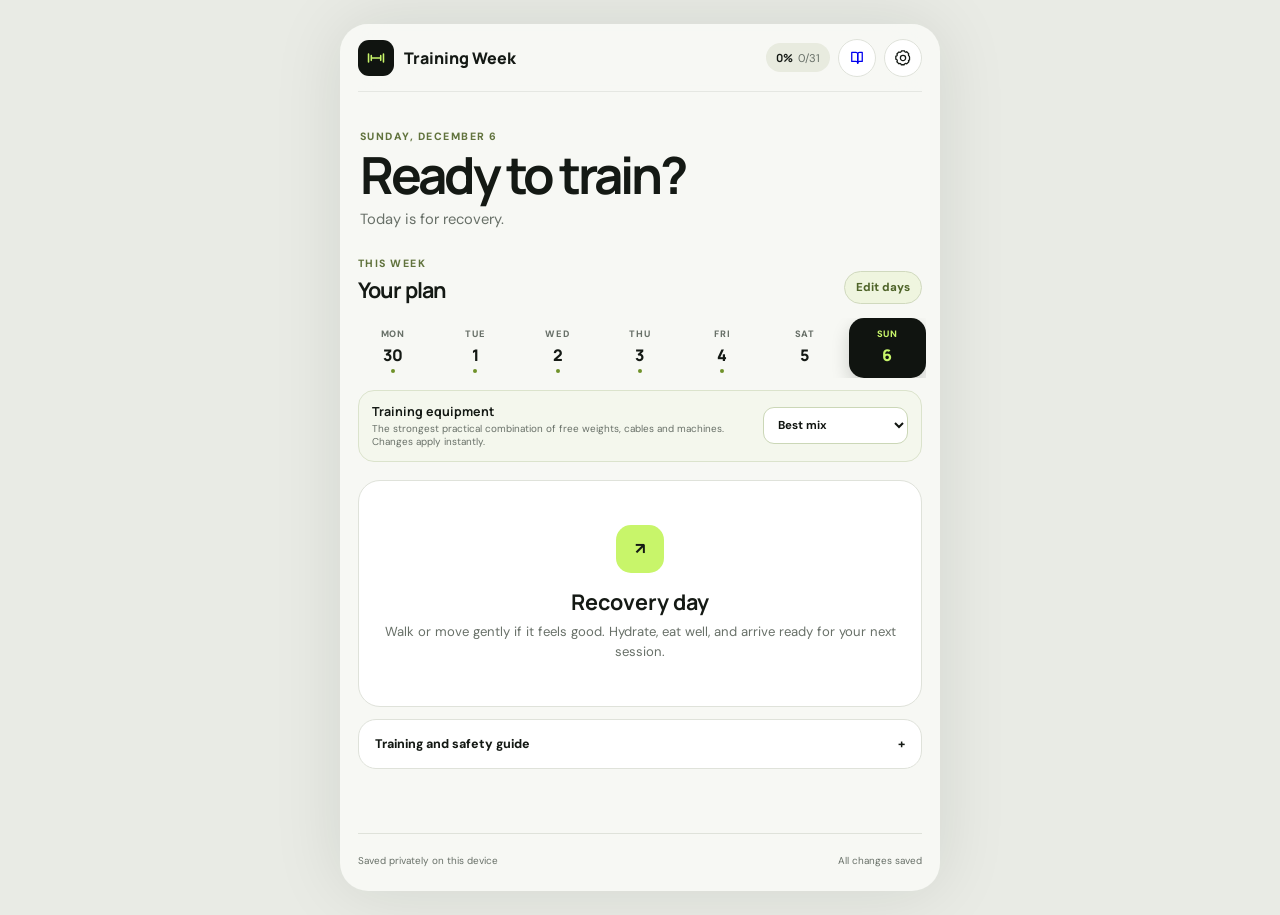
==== index.html @ e0c749c1 "Add animated face pull guide" ====
<!doctype html>
<html lang="en">
  <head>
    <meta charset="UTF-8" />
    <meta name="viewport" content="width=device-width, initial-scale=1.0, viewport-fit=cover" />
    <meta name="theme-color" content="#101410" />
    <meta name="description" content="A mobile-first personal strength training schedule." />
    <title>My Training Week</title>
    <link rel="manifest" href="./manifest.webmanifest" />
    <link rel="icon" href="./icon.svg" type="image/svg+xml" />
    <link rel="preconnect" href="https://fonts.googleapis.com" />
    <link rel="preconnect" href="https://fonts.gstatic.com" crossorigin />
    <link href="https://fonts.googleapis.com/css2?family=DM+Sans:wght@400;500;600;700&amp;family=Manrope:wght@600;700;800&amp;display=swap" rel="stylesheet" />
    <link rel="stylesheet" href="./styles.css?v=16" />
  </head>
  <body>
    <div class="app-shell">
      <header class="app-header">
        <a class="brand" href="./" aria-label="My Training Week home">
          <span class="brand-mark" aria-hidden="true">
            <svg viewBox="0 0 28 28"><path d="M8 11v6M20 11v6M4.5 9v10M23.5 9v10M8 14h12" /></svg>
          </span>
          <span>Training Week</span>
        </a>
        <div class="header-actions">
          <div class="mini-progress" aria-label="Weekly completion">
            <strong id="progressPercent">0%</strong>
            <span id="progressLabel">0/0</span>
          </div>
          <a class="icon-button library-shortcut" href="./library.html" aria-label="Open exercise library">
            <svg viewBox="0 0 24 24" aria-hidden="true"><path d="M5 4.5h5.5A2.5 2.5 0 0 1 13 7v12a2.5 2.5 0 0 0-2.5-2.5H5V4.5Z" /><path d="M19 4.5h-3.5A2.5 2.5 0 0 0 13 7v12a2.5 2.5 0 0 1 2.5-2.5H19V4.5Z" /></svg>
          </a>
          <button class="icon-button" id="openSettings" type="button" aria-label="Open settings">
            <svg viewBox="0 0 24 24" aria-hidden="true"><path d="M12 15.5a3.5 3.5 0 1 0 0-7 3.5 3.5 0 0 0 0 7Z" /><path d="M19.4 15a1.7 1.7 0 0 0 .34 1.88l.06.06-2.83 2.83-.06-.06A1.7 1.7 0 0 0 15 19.4a1.7 1.7 0 0 0-1 .6 1.7 1.7 0 0 0-.4 1.1V21h-4v-.1A1.7 1.7 0 0 0 8.6 19.4a1.7 1.7 0 0 0-1.88.34l-.06.06-2.83-2.83.06-.06A1.7 1.7 0 0 0 4.2 15a1.7 1.7 0 0 0-.6-1 1.7 1.7 0 0 0-1.1-.4h-.1v-4h.1A1.7 1.7 0 0 0 4.2 8.6a1.7 1.7 0 0 0-.34-1.88l-.06-.06 2.83-2.83.06.06A1.7 1.7 0 0 0 8.6 4.2a1.7 1.7 0 0 0 1-.6 1.7 1.7 0 0 0 .4-1.1v-.1h4v.1a1.7 1.7 0 0 0 1 1.6 1.7 1.7 0 0 0 1.88-.34l.06-.06 2.83 2.83-.06.06A1.7 1.7 0 0 0 19.4 8.6c.38.28.7.62.91 1 .2.32.3.7.3 1.1h.1v4h-.1c-.46 0-.88.14-1.21.3Z" /></svg>
          </button>
        </div>
      </header>

      <main>
        <section class="welcome">
          <p class="eyebrow" id="fullDate"></p>
          <h1 id="greeting">Ready to train?</h1>
          <p id="todaySummary"></p>
        </section>

        <section class="week-section" aria-labelledby="weekHeading">
          <div class="section-row">
            <div>
              <p class="eyebrow">This week</p>
              <h2 id="weekHeading">Your plan</h2>
            </div>
            <button class="plan-button" id="openScheduleSettings" type="button">Edit days</button>
          </div>
          <div class="day-tabs" id="dayTabs" role="tablist" aria-label="Days of the week"></div>
          <label class="equipment-switcher" for="equipmentProfile">
            <span>
              <strong>Training equipment</strong>
              <small id="equipmentProfileHelp">Choose the equipment available to you.</small>
            </span>
            <select id="equipmentProfile" aria-label="Training equipment">
              <option value="beginner">Beginner</option>
              <option value="machine">Machines only</option>
              <option value="dumbbell">Dumbbells only</option>
              <option value="barbell">Barbells only</option>
              <option value="best">Best mix</option>
            </select>
          </label>
        </section>

        <section class="workout-hero" id="workoutHero">
          <div class="workout-hero-top">
            <span class="workout-number" id="selectedDayLabel"></span>
            <span class="workout-duration" id="workoutDuration"></span>
          </div>
          <h2 id="workoutTitle"></h2>
          <p id="workoutFocus"></p>
          <div class="workout-hero-footer">
            <span id="exerciseCount"></span>
            <button class="train-button" id="startTrainMode" type="button">
              <span aria-hidden="true">▶</span>
              <span id="trainButtonLabel">Start workout</span>
            </button>
          </div>
        </section>

        <div id="workoutDetails">
          <details class="info-card warmup-card" open>
            <summary>
              <span class="step-number">01</span>
              <span><small>Prepare</small><strong>Warm-up</strong></span>
              <span class="chevron" aria-hidden="true">⌄</span>
            </summary>
            <ul id="warmupList"></ul>
          </details>

          <section class="exercise-section" aria-labelledby="exerciseHeading">
            <div class="content-title">
              <span class="step-number">02</span>
              <div><p class="eyebrow">Main session</p><h2 id="exerciseHeading">Exercises</h2></div>
            </div>
            <p class="tempo-key"><strong>Tempo:</strong> lowering · pause · lifting · pause</p>
            <div class="exercise-list" id="exerciseList"></div>
          </section>

          <details class="info-card notes-card" open>
            <summary>
              <span class="step-number alert">!</span>
              <span><small>Read first</small><strong>Important notes</strong></span>
              <span class="chevron" aria-hidden="true">⌄</span>
            </summary>
            <ul id="notesList"></ul>
          </details>
        </div>

        <section class="rest-state" id="restState" hidden>
          <span aria-hidden="true">↗</span>
          <h2>Recovery day</h2>
          <p>Walk or move gently if it feels good. Hydrate, eat well, and arrive ready for your next session.</p>
        </section>

        <details class="training-guide">
          <summary>Training and safety guide <span aria-hidden="true">+</span></summary>
          <div>
            <p><strong>Progress:</strong> When every set reaches the top of its rep range with controlled form, add the smallest practical weight next time.</p>
            <p><strong>Effort:</strong> End the set before technique breaks down. The final reps should feel challenging but controlled.</p>
            <p><strong>Coverage:</strong> The week covers the major muscle groups for balanced development, including back width, upper-back thickness, lower back and traps.</p>
            <p><strong>Machines first:</strong> Alternative lists put stable machine options first. Machines are excellent for growth; use a free-weight option when you also value that specific strength skill or movement challenge.</p>
            <p><strong>Equipment mode:</strong> Use the Training equipment selector below the days. The workout, movement image and alternatives update together immediately.</p>
            <p><strong>Alternatives:</strong> Use each listed option as a replacement, not an extra exercise. Adding every similar variation creates duplicate volume without adding a new movement pattern.</p>
            <p><strong>Growth and definition:</strong> Progressive training and adequate protein build or retain muscle. How visibly “toned” it looks also depends on body-fat level; no single exercise can spot-reduce fat.</p>
            <p><strong>Safety:</strong> Stop for sharp or increasing pain, dizziness, chest discomfort, or feeling unwell. Ask a qualified professional when unsure.</p>
          </div>
        </details>
      </main>

      <footer><span>Saved privately on this device</span><span id="saveStatus" role="status" aria-live="polite">All changes saved</span></footer>
    </div>

    <dialog class="modal" id="settingsDialog">
      <form method="dialog" id="settingsForm">
        <div class="modal-header">
          <div><p class="eyebrow">Personalize</p><h2>Plan settings</h2></div>
          <button class="close-button" value="cancel" type="submit" aria-label="Close settings">×</button>
        </div>
        <label class="field"><span>Your name</span><input id="profileName" maxlength="30" placeholder="Your name" /></label>
        <label class="field">
          <span>First training day</span>
          <select id="startDay">
            <option value="monday">Monday</option><option value="tuesday">Tuesday</option><option value="wednesday">Wednesday</option><option value="thursday">Thursday</option><option value="friday">Friday</option><option value="saturday">Saturday</option><option value="sunday">Sunday</option>
          </select>
        </label>
        <fieldset class="day-picker">
          <legend>Which days will you train? <small>Choose up to five</small></legend>
          <div>
            <label><input type="checkbox" value="monday" /><span>Mon</span></label>
            <label><input type="checkbox" value="tuesday" /><span>Tue</span></label>
            <label><input type="checkbox" value="wednesday" /><span>Wed</span></label>
            <label><input type="checkbox" value="thursday" /><span>Thu</span></label>
            <label><input type="checkbox" value="friday" /><span>Fri</span></label>
            <label><input type="checkbox" value="saturday" /><span>Sat</span></label>
            <label><input type="checkbox" value="sunday" /><span>Sun</span></label>
          </div>
        </fieldset>
        <p class="form-error" id="scheduleError" role="alert"></p>
        <p class="helper-text">Workout 1 begins on your first training day. The remaining selected days receive workouts 2–5 in calendar order.</p>
        <button class="danger-button" id="resetData" type="button">Reset app data</button>
        <div class="modal-actions"><button class="secondary-button" value="cancel" type="submit">Cancel</button><button class="primary-button" value="default" type="submit">Save plan</button></div>
      </form>
    </dialog>

    <dialog class="train-dialog" id="trainDialog" aria-labelledby="trainExerciseName">
      <div class="train-shell" id="trainShell">
        <header class="train-header">
          <div>
            <p class="train-kicker" id="trainDayLabel">Train mode</p>
            <span id="trainProgressText">Exercise 1 of 1</span>
          </div>
          <button class="train-close" id="exitTrainMode" type="button" aria-label="Exit train mode">×</button>
        </header>

        <div class="train-progress-track" aria-hidden="true"><span id="trainProgressBar"></span></div>

        <section class="train-exercise-view" id="trainExerciseView">
          <div class="train-visual-host" id="trainVisualHost"></div>
          <span class="train-equipment" id="trainEquipment"></span>
          <h2 id="trainExerciseName">Exercise</h2>
          <p class="train-target" id="trainTarget"></p>

          <label class="train-option-picker" id="trainOptionField" hidden>
            <span>Exercise option</span>
            <select id="trainExerciseOption" aria-label="Choose an exercise alternative"></select>
            <small>Choose one replacement for this training slot.</small>
          </label>

          <div class="train-prescription">
            <div><span>Sets</span><strong id="trainSets">—</strong></div>
            <div><span>Reps</span><strong id="trainReps">—</strong></div>
            <div><span>Rest</span><strong id="trainRest">—</strong></div>
          </div>
          <div class="train-tempo"><span>Tempo</span><strong id="trainTempo">Controlled</strong></div>

          <div class="train-actions">
            <div class="train-navigation">
              <button class="train-previous" id="trainPreviousButton" type="button">← Previous</button>
              <button class="train-done" id="trainDoneButton" type="button">Done · Next exercise</button>
            </div>
            <button class="train-exit" id="trainExitButton" type="button">Exit train mode</button>
          </div>
        </section>

        <section class="train-complete" id="trainCompleteState" hidden>
          <span class="train-complete-mark" aria-hidden="true">✓</span>
          <p class="train-kicker">Workout complete</p>
          <h2>Strong finish.</h2>
          <p id="trainCompleteText">Every exercise in this workout is marked done.</p>
          <div class="train-complete-actions">
            <button class="train-previous" id="trainReviewLast" type="button">← Review last exercise</button>
            <button class="train-done" id="trainCompleteExit" type="button">Return to schedule</button>
          </div>
        </section>
      </div>
    </dialog>

    <dialog class="visual-dialog" id="visualDialog" aria-labelledby="visualDialogTitle">
      <button class="visual-dialog-close" id="closeVisualDialog" type="button" aria-label="Close expanded exercise image">×</button>
      <div class="visual-dialog-copy">
        <p class="eyebrow" id="visualDialogProfile">Exercise reference</p>
        <h2 id="visualDialogTitle">Exercise visual</h2>
      </div>
      <div class="expanded-visual" id="expandedVisual" role="img"></div>
      <p class="visual-dialog-note">Use this as a movement reference. Follow the written tempo and use a comfortable, controlled range.</p>
    </dialog>

    <script src="./app.js?v=16" defer></script>
  </body>
</html>
---- styles.css ----
:root {
  color-scheme: light;
  --ink: #141914;
  --muted: #687068;
  --surface: #ffffff;
  --canvas: #e9ebe5;
  --soft: #f3f4ef;
  --line: #dfe2da;
  --accent: #c8f56a;
  --accent-dark: #6f9229;
  --dark: #101410;
  --danger: #a64135;
}

* { box-sizing: border-box; }
html { min-width: 320px; background: var(--canvas); }
body { margin: 0; color: var(--ink); background: var(--canvas); font-family: "DM Sans", system-ui, sans-serif; }
html.train-mode-open { background: #101410; overflow: hidden; overscroll-behavior: none; }
body.train-mode-open { position: fixed; inset: 0; width: 100%; background: #101410; overflow: hidden; overscroll-behavior: none; }
button, input, select { font: inherit; }
button { color: inherit; }
button:focus-visible, input:focus-visible, select:focus-visible, summary:focus-visible, [role="button"]:focus-visible, .icon-button:focus-visible { outline: 3px solid rgba(111, 146, 41, .35); outline-offset: 2px; }
h1, h2, h3, h4, p { margin-top: 0; }
h1, h2, h3, h4 { font-family: "Manrope", sans-serif; }

.app-shell {
  width: min(100%, 600px);
  min-height: 100vh;
  margin: 0 auto;
  padding: 0 18px;
  background: #f7f8f4;
  box-shadow: 0 0 70px rgba(22, 28, 23, .1);
}

.app-header {
  position: sticky;
  z-index: 20;
  top: 0;
  display: flex;
  align-items: center;
  justify-content: space-between;
  min-height: 68px;
  padding-top: env(safe-area-inset-top);
  border-bottom: 1px solid rgba(20, 25, 20, .08);
  background: rgba(247, 248, 244, .9);
  backdrop-filter: blur(16px);
}

.brand { display: inline-flex; gap: 10px; align-items: center; color: var(--ink); font-family: "Manrope", sans-serif; font-weight: 800; text-decoration: none; }
.brand-mark { display: grid; width: 36px; height: 36px; place-items: center; border-radius: 11px; background: var(--dark); }
.brand-mark svg { width: 22px; fill: none; stroke: var(--accent); stroke-linecap: round; stroke-width: 2; }
.header-actions { display: flex; gap: 8px; align-items: center; }
.mini-progress { display: flex; gap: 5px; align-items: baseline; padding: 7px 10px; border-radius: 999px; background: #e8ebdf; font-size: .7rem; }
.mini-progress strong { font-family: "Manrope", sans-serif; }
.mini-progress span { color: var(--muted); }
.icon-button, .close-button { display: grid; width: 38px; height: 38px; padding: 0; place-items: center; border: 1px solid var(--line); border-radius: 50%; background: var(--surface); cursor: pointer; }
.icon-button svg { width: 18px; fill: none; stroke: currentColor; stroke-linecap: round; stroke-linejoin: round; stroke-width: 1.7; }

main { padding: 30px 0 52px; }
.welcome { padding: 8px 2px 28px; }
.eyebrow { margin: 0 0 5px; color: #61733d; font-size: .66rem; font-weight: 800; letter-spacing: .14em; text-transform: uppercase; }
.welcome h1 { margin-bottom: 7px; font-size: clamp(2rem, 10vw, 3.2rem); letter-spacing: -.06em; line-height: 1.05; }
.welcome > p:last-child { margin: 0; color: var(--muted); font-size: .92rem; }

.section-row { display: flex; align-items: end; justify-content: space-between; margin-bottom: 14px; }
.section-row h2, .content-title h2 { margin: 0; font-size: 1.35rem; letter-spacing: -.04em; }
.plan-button { padding: 8px 11px; border: 1px solid #d0d9be; border-radius: 999px; color: #4f6429; background: #eff5df; cursor: pointer; font-size: .72rem; font-weight: 800; }
.day-tabs { display: grid; grid-template-columns: repeat(7, minmax(43px, 1fr)); gap: 5px; margin: 0 -4px 12px; overflow-x: auto; scrollbar-width: none; }
.day-tabs::-webkit-scrollbar { display: none; }
.day-tab { position: relative; min-width: 43px; padding: 10px 3px 12px; border: 0; border-radius: 15px; background: transparent; cursor: pointer; text-align: center; }
.day-tab .tab-day, .day-tab .tab-date { display: block; }
.day-tab .tab-day { margin-bottom: 4px; color: var(--muted); font-size: .58rem; font-weight: 800; letter-spacing: .08em; text-transform: uppercase; }
.day-tab .tab-date { font-family: "Manrope", sans-serif; font-size: 1rem; font-weight: 800; }
.day-tab[aria-selected="true"] { color: var(--accent); background: var(--dark); box-shadow: 0 8px 18px rgba(16, 20, 16, .18); }
.day-tab[aria-selected="true"] .tab-day { color: var(--accent); }
.day-tab.has-workout::after { position: absolute; bottom: 5px; left: 50%; width: 4px; height: 4px; border-radius: 50%; background: var(--accent-dark); content: ""; transform: translateX(-50%); }
.day-tab[aria-selected="true"]::after { background: var(--accent); }
.equipment-switcher { display: flex; gap: 12px; align-items: center; justify-content: space-between; margin-bottom: 18px; padding: 12px 13px; border: 1px solid #dbe3cc; border-radius: 16px; background: #f4f7ed; }
.equipment-switcher > span { display: grid; gap: 2px; min-width: 0; }
.equipment-switcher strong { font-family: "Manrope", sans-serif; font-size: .78rem; }
.equipment-switcher small { color: var(--muted); font-size: .62rem; line-height: 1.35; }
.equipment-switcher select { flex: 0 0 auto; max-width: 145px; padding: 9px 30px 9px 10px; border: 1px solid #cbd7b7; border-radius: 11px; color: var(--dark); background-color: white; font: 700 .72rem "DM Sans", sans-serif; }

.workout-hero { margin-bottom: 14px; padding: 24px; border-radius: 24px; color: white; background: radial-gradient(circle at 95% 0, #354128, transparent 44%), var(--dark); box-shadow: 0 18px 35px rgba(16, 20, 16, .16); }
.workout-hero-top, .workout-hero-footer { display: flex; align-items: center; justify-content: space-between; }
.workout-number { color: var(--accent); font-size: .66rem; font-weight: 800; letter-spacing: .1em; text-transform: uppercase; }
.workout-duration { padding: 5px 8px; border: 1px solid rgba(255,255,255,.15); border-radius: 999px; color: #cbd0ca; font-size: .66rem; }
.workout-hero h2 { margin: 20px 0 5px; font-size: clamp(1.9rem, 9vw, 2.8rem); letter-spacing: -.055em; line-height: 1.05; }
.workout-hero > p { margin-bottom: 22px; color: #b9c0b9; font-size: .85rem; }
.workout-hero-footer { padding-top: 16px; border-top: 1px solid rgba(255,255,255,.12); color: #d9ddd7; font-size: .72rem; }
.train-button { display: inline-flex; gap: 7px; align-items: center; padding: 10px 13px; border: 0; border-radius: 999px; color: #26330e; background: var(--accent); cursor: pointer; font: 800 .69rem "DM Sans", sans-serif; box-shadow: 0 8px 24px rgba(200,245,106,.16); }
.train-button > span:first-child { font-size: .56rem; }

.info-card, .training-guide { margin: 12px 0; border: 1px solid var(--line); border-radius: 18px; background: var(--surface); overflow: hidden; }
.info-card summary, .training-guide summary { display: flex; align-items: center; padding: 16px; cursor: pointer; list-style: none; }
.info-card summary::-webkit-details-marker, .training-guide summary::-webkit-details-marker { display: none; }
.info-card summary > span:nth-child(2) { display: grid; }
.info-card summary small { color: var(--muted); font-size: .58rem; font-weight: 800; letter-spacing: .1em; text-transform: uppercase; }
.info-card summary strong { font-family: "Manrope", sans-serif; font-size: .92rem; }
.step-number { display: grid; flex: 0 0 auto; width: 36px; height: 36px; margin-right: 11px; place-items: center; border-radius: 11px; color: #344318; background: var(--accent); font-size: .66rem; font-weight: 800; }
.step-number.alert { color: var(--danger); background: #f7dfdb; }
.chevron { margin-left: auto; color: var(--muted); transition: transform .18s ease; }
.info-card[open] .chevron { transform: rotate(180deg); }
.info-card ul { display: grid; gap: 9px; margin: 0; padding: 0 18px 18px 45px; color: #566056; list-style: none; }
.info-card li { position: relative; font-size: .78rem; line-height: 1.5; }
.info-card li::before { position: absolute; top: .58em; left: -15px; width: 5px; height: 5px; border-radius: 50%; background: var(--accent-dark); content: ""; }

.exercise-section { margin: 26px 0 18px; }
.content-title { display: flex; align-items: center; margin-bottom: 5px; }
.content-title .eyebrow { margin-bottom: 1px; }
.tempo-key { margin: 0 0 14px 47px; color: var(--muted); font-size: .66rem; }
.exercise-list { display: grid; gap: 11px; }
.exercise-card { position: relative; padding: 15px; border: 1px solid var(--line); border-radius: 20px; background: var(--surface); transition: opacity .15s ease, transform .15s ease; overflow: hidden; }
.exercise-card.is-primary { border-color: #bddc7c; box-shadow: inset 3px 0 0 var(--accent-dark); }
.exercise-card.is-complete { opacity: .62; background: #f0f2ed; }
.exercise-card.is-complete .exercise-name { text-decoration: line-through; }
.exercise-top { display: grid; grid-template-columns: 34px minmax(0, 1fr); gap: 10px; align-items: start; }
.completion-toggle { position: relative; display: grid; width: 30px; height: 30px; margin-top: 3px; place-items: center; border: 1.5px solid #afb6ac; border-radius: 9px; cursor: pointer; }
.completion-toggle input { position: absolute; width: 1px; height: 1px; opacity: 0; }
.exercise-card.is-complete .completion-toggle { border-color: var(--accent-dark); color: var(--dark); background: var(--accent); }
.exercise-card.is-complete .completion-toggle::after { content: "✓"; font-weight: 800; }
.exercise-role { display: inline-block; margin-bottom: 4px; padding: 3px 6px; border-radius: 999px; color: #334315; background: var(--accent); font-size: .5rem; font-weight: 900; letter-spacing: .09em; text-transform: uppercase; }
.exercise-tool { display: inline-block; margin: 0 0 4px 5px; padding: 3px 6px; border-radius: 999px; color: #5d665d; background: #edf0e9; font-size: .5rem; font-weight: 800; letter-spacing: .06em; text-transform: uppercase; }
.exercise-name { margin: 2px 0 5px; font-size: .96rem; letter-spacing: -.02em; line-height: 1.25; }
.target-copy { margin: 0; color: var(--muted); font-size: .66rem; line-height: 1.4; }
.target-copy strong { color: #50622c; }
.reference-visuals { display: flex; gap: 8px; margin: 12px 0 0 44px; }
.movement-visual, .muscle-map { position: relative; height: 112px; border-radius: 13px; overflow: hidden; }
.movement-visual { flex: 0 0 112px; border: 1px solid #d9ddd3; background-color: #eeece5; background-repeat: no-repeat; cursor: zoom-in; }
.movement-visual.is-landscape { height: 84px; }
.movement-visual.is-wide { height: 75px; }
.muscle-map { width: 82px; background: #171a17; }
.muscle-map img { width: 100%; height: 100%; object-fit: contain; opacity: .72; }
.muscle-marker { position: absolute; width: 10px; height: 10px; border: 2px solid rgba(255,255,255,.85); border-radius: 50%; background: var(--accent); box-shadow: 0 0 0 5px rgba(200,245,106,.22); transform: translate(-50%, -50%); }
.visual-label { position: absolute; right: 6px; bottom: 6px; padding: 3px 6px; border-radius: 999px; color: white; background: rgba(16,20,16,.78); font-size: .5rem; font-weight: 800; letter-spacing: .06em; text-transform: uppercase; backdrop-filter: blur(4px); }
.expand-visual-hint { position: absolute; top: 6px; right: 6px; display: grid; width: 24px; height: 24px; place-items: center; border: 1px solid rgba(255,255,255,.35); border-radius: 50%; color: white; background: rgba(16,20,16,.76); font-size: .7rem; font-weight: 800; line-height: 1; backdrop-filter: blur(4px); }
.is-animated-guide { animation: exercise-motion-guide 3.2s linear infinite; }
@keyframes exercise-motion-guide {
  0%, 49.99%, 100% { background-position: 0% 50%; }
  50%, 99.99% { background-position: 100% 50%; }
}
.prescription { display: grid; grid-template-columns: repeat(3, 1fr); gap: 5px; margin-top: 11px; }
.prescription div { padding: 8px; border-radius: 10px; background: var(--soft); }
.prescription span, .tempo-row span { display: block; margin-bottom: 2px; color: var(--muted); font-size: .56rem; font-weight: 800; letter-spacing: .08em; text-transform: uppercase; }
.prescription strong { font-family: "Manrope", sans-serif; font-size: .78rem; }
.tempo-row { display: flex; align-items: center; justify-content: space-between; margin-top: 5px; padding: 9px 10px; border: 1px solid #e1e5d8; border-radius: 10px; background: #f8faF4; }
.tempo-row span { display: inline; margin: 0; }
.tempo-row strong { font-family: "Manrope", sans-serif; font-size: .77rem; letter-spacing: .05em; }
.alternatives-button { display: grid; grid-template-columns: auto auto 1fr; gap: 7px; align-items: center; width: 100%; margin-top: 8px; padding: 9px 10px; border: 1px solid #d8e1c6; border-radius: 10px; color: #425823; background: #f4f7ed; cursor: pointer; text-align: left; font-size: .66rem; font-weight: 800; }
.machine-first { padding: 3px 6px; border-radius: 999px; color: #53682e; background: #e5efce; font-size: .5rem; letter-spacing: .06em; text-transform: uppercase; }
.alternatives-chevron { justify-self: end; color: var(--muted); transition: transform .18s ease; }
.alternatives-button[aria-expanded="true"] .alternatives-chevron { transform: rotate(180deg); }
.alternatives-panel { padding: 10px 11px 11px; border: 1px solid #dfe5d3; border-top: 0; border-radius: 0 0 10px 10px; color: #586058; background: #fbfcf8; font-size: .68rem; line-height: 1.45; }
.alternatives-panel[hidden] { display: none; }
.alternatives-intro { margin: 0 0 6px; color: #425823; font-size: .62rem; font-weight: 800; }
.alternative-options { display: grid; gap: 6px; margin: 0; padding: 0; list-style: none; }
.alternative-option { display: grid; grid-template-columns: 72px minmax(0, 1fr); gap: 9px; align-items: center; min-height: 52px; padding: 5px; border: 1px solid #e1e6d8; border-radius: 9px; background: white; }
.alternative-visual { position: relative; width: 72px; height: 46px; border-radius: 7px; background-color: #eeece5; background-repeat: no-repeat; cursor: zoom-in; overflow: hidden; }
.alternative-visual .expand-visual-hint { top: 4px; right: 4px; width: 19px; height: 19px; font-size: .56rem; }
.alternative-option strong { display: block; color: var(--ink); font-family: "Manrope", sans-serif; font-size: .68rem; line-height: 1.25; }
.alternative-profile { display: block; margin-bottom: 2px; color: #61733d; font-size: .5rem; font-weight: 900; letter-spacing: .08em; text-transform: uppercase; }
.coach-note { margin: 10px 0 0; padding-top: 9px; border-top: 1px solid #e4e8db; }
.coach-note strong { display: block; margin-bottom: 2px; color: #425823; font-size: .55rem; letter-spacing: .08em; text-transform: uppercase; }

.rest-state { padding: 44px 25px; border: 1px solid var(--line); border-radius: 22px; background: var(--surface); text-align: center; }
.rest-state > span { display: grid; width: 48px; height: 48px; margin: 0 auto 14px; place-items: center; border-radius: 15px; background: var(--accent); font-weight: 800; }
.rest-state h2 { margin-bottom: 6px; font-size: 1.35rem; }
.rest-state p { margin: 0; color: var(--muted); font-size: .82rem; line-height: 1.55; }
.training-guide summary { justify-content: space-between; font-size: .78rem; font-weight: 800; }
.training-guide > div { padding: 0 16px 8px; }
.training-guide p { color: var(--muted); font-size: .74rem; line-height: 1.55; }

footer { display: flex; justify-content: space-between; padding: 20px 0 calc(24px + env(safe-area-inset-bottom)); border-top: 1px solid var(--line); color: var(--muted); font-size: .62rem; }

.modal { width: min(520px, calc(100% - 24px)); max-height: calc(100dvh - 24px); padding: 0; border: 0; border-radius: 24px; color: var(--ink); background: var(--surface); box-shadow: 0 28px 80px rgba(15,20,16,.3); }
.modal::backdrop { background: rgba(10,14,11,.64); backdrop-filter: blur(4px); }
.modal form { max-height: calc(100dvh - 24px); padding: 22px; overflow: auto; }
.modal-header { display: flex; align-items: start; justify-content: space-between; margin-bottom: 22px; }
.modal-header h2 { margin: 0; font-size: 1.55rem; letter-spacing: -.04em; }
.close-button { font-size: 1.25rem; }
.field { display: grid; gap: 6px; margin-bottom: 15px; color: #414941; font-size: .7rem; font-weight: 800; }
.field input, .field select { width: 100%; padding: 11px 12px; border: 1px solid var(--line); border-radius: 11px; color: var(--ink); background: #fafbf8; }
.day-picker { margin: 5px 0 16px; padding: 0; border: 0; }
.day-picker legend { margin-bottom: 10px; font-size: .72rem; font-weight: 800; }
.day-picker legend small { display: block; margin-top: 2px; color: var(--muted); font-weight: 500; }
.day-picker > div { display: grid; grid-template-columns: repeat(7, 1fr); gap: 4px; }
.day-picker label { cursor: pointer; }
.day-picker input { position: absolute; opacity: 0; }
.day-picker span { display: grid; min-height: 38px; place-items: center; border: 1px solid var(--line); border-radius: 9px; font-size: .62rem; font-weight: 800; }
.day-picker input:checked + span { border-color: var(--dark); color: var(--accent); background: var(--dark); }
.form-error { min-height: 1.2em; margin: 4px 0; color: var(--danger); font-size: .68rem; font-weight: 700; }
.helper-text { margin-bottom: 18px; color: var(--muted); font-size: .68rem; line-height: 1.5; }
.danger-button, .secondary-button, .primary-button { padding: 10px 14px; border-radius: 11px; cursor: pointer; font-size: .72rem; font-weight: 800; }
.danger-button { width: 100%; border: 1px solid rgba(166,65,53,.22); color: var(--danger); background: rgba(166,65,53,.06); }
.secondary-button { border: 1px solid var(--line); background: var(--surface); }
.primary-button { border: 1px solid var(--dark); color: var(--accent); background: var(--dark); }
.modal-actions { display: flex; gap: 8px; justify-content: flex-end; margin-top: 20px; padding-top: 16px; border-top: 1px solid var(--line); }

.train-dialog { width: min(600px, 100vw); height: 100dvh; max-width: 600px; max-height: 100dvh; margin: auto; padding: 0; border: 0; color: white; background: #101410; box-shadow: 0 28px 100px rgba(3,6,4,.7); overflow: hidden; }
.train-dialog:focus { outline: 0; }
.train-dialog::backdrop { background: rgba(5,8,6,.82); backdrop-filter: blur(7px); }
.train-shell { display: flex; height: 100%; padding: calc(18px + env(safe-area-inset-top)) 18px calc(18px + env(safe-area-inset-bottom)); flex-direction: column; background: radial-gradient(circle at 100% 0, rgba(111,140,59,.24), transparent 34%), #101410; overflow-y: auto; overscroll-behavior: contain; scrollbar-color: #485048 #101410; scrollbar-width: thin; }
.train-shell::-webkit-scrollbar { width: 6px; }
.train-shell::-webkit-scrollbar-track { background: #101410; }
.train-shell::-webkit-scrollbar-thumb { border-radius: 999px; background: #485048; }
.train-header { position: sticky; z-index: 3; top: 0; display: flex; align-items: center; justify-content: space-between; padding-bottom: 4px; background: linear-gradient(#101410 78%, transparent); }
.train-header > div { min-width: 0; }
.train-kicker { margin: 0 0 4px; color: var(--accent); font-size: .63rem; font-weight: 900; letter-spacing: .12em; line-height: 1.4; text-transform: uppercase; }
.train-header #trainProgressText { color: #adb5ad; font-size: .72rem; }
.train-close { display: grid; flex: 0 0 auto; width: 42px; height: 42px; padding: 0; place-items: center; border: 1px solid rgba(255,255,255,.15); border-radius: 50%; color: white; background: rgba(255,255,255,.06); cursor: pointer; font-size: 1.35rem; }
.train-progress-track { height: 5px; margin: 16px 0 20px; border-radius: 999px; background: rgba(255,255,255,.1); overflow: hidden; }
.train-progress-track span { display: block; width: 0; height: 100%; border-radius: inherit; background: var(--accent); transition: width .24s ease; }
.train-exercise-view { display: flex; flex: 1; flex-direction: column; }
.train-exercise-view[hidden], .train-complete[hidden] { display: none; }
.train-visual-host { margin-bottom: 18px; }
.train-movement-visual { position: relative; width: 100%; min-height: 215px; border: 1px solid rgba(255,255,255,.13); border-radius: 22px; background-color: #262b26; background-repeat: no-repeat; cursor: zoom-in; box-shadow: 0 20px 45px rgba(0,0,0,.25); overflow: hidden; }
.train-equipment { align-self: flex-start; margin-bottom: 8px; padding: 5px 8px; border-radius: 999px; color: #354219; background: var(--accent); font-size: .55rem; font-weight: 900; letter-spacing: .08em; text-transform: uppercase; }
.train-exercise-view h2 { margin: 0; color: white; font-size: clamp(1.7rem, 8vw, 2.6rem); letter-spacing: -.055em; line-height: 1.08; }
.train-target { margin: 9px 0 18px; color: #b9c1b9; font-size: .8rem; line-height: 1.5; }
.train-option-picker { display: grid; gap: 5px; margin-bottom: 9px; padding: 11px 12px; border: 1px solid rgba(200,245,106,.18); border-radius: 14px; background: rgba(200,245,106,.055); }
.train-option-picker[hidden] { display: none; }
.train-option-picker > span { color: var(--accent); font-size: .55rem; font-weight: 900; letter-spacing: .1em; text-transform: uppercase; }
.train-option-picker select { width: 100%; min-width: 0; padding: 10px 32px 10px 10px; border: 1px solid rgba(255,255,255,.14); border-radius: 10px; color: white; background: #171c17; font-size: .72rem; font-weight: 800; }
.train-option-picker small { color: #98a198; font-size: .58rem; line-height: 1.4; }
.train-prescription { display: grid; grid-template-columns: repeat(3, 1fr); gap: 7px; }
.train-prescription div, .train-tempo { padding: 12px; border: 1px solid rgba(255,255,255,.08); border-radius: 14px; background: rgba(255,255,255,.055); }
.train-prescription span, .train-tempo span { display: block; margin-bottom: 4px; color: #939c93; font-size: .55rem; font-weight: 800; letter-spacing: .1em; text-transform: uppercase; }
.train-prescription strong, .train-tempo strong { color: white; font-family: "Manrope", sans-serif; font-size: .9rem; }
.train-tempo { display: flex; align-items: center; justify-content: space-between; margin-top: 7px; }
.train-tempo span { margin: 0; }
.train-tempo strong { font-size: .8rem; text-align: right; }
.train-actions { display: grid; gap: 9px; margin-top: auto; padding-top: 24px; }
.train-navigation { display: grid; grid-template-columns: minmax(102px, .42fr) minmax(0, 1fr); gap: 8px; }
.train-done, .train-exit, .train-previous { width: 100%; min-height: 52px; border-radius: 15px; cursor: pointer; font: 800 .78rem "DM Sans", sans-serif; }
.train-done { border: 1px solid var(--accent); color: #26330e; background: var(--accent); }
.train-exit, .train-previous { border: 1px solid rgba(255,255,255,.14); color: #d2d8d2; background: transparent; }
.train-previous:disabled { cursor: not-allowed; opacity: .38; }
.train-complete { display: grid; flex: 1; place-content: center; text-align: center; }
.train-complete-mark { display: grid; width: 74px; height: 74px; margin: 0 auto 20px; place-items: center; border-radius: 24px; color: #26330e; background: var(--accent); font-size: 2rem; font-weight: 900; box-shadow: 0 18px 50px rgba(200,245,106,.18); }
.train-complete h2 { margin: 0; color: white; font-size: 2.4rem; letter-spacing: -.06em; }
.train-complete > p:not(.train-kicker) { max-width: 330px; margin: 10px auto 28px; color: #aeb6ae; font-size: .8rem; line-height: 1.55; }
.train-complete-actions { display: grid; gap: 9px; width: min(330px, 100%); margin: 0 auto; }

.visual-dialog { width: min(620px, calc(100% - 20px)); max-height: calc(100dvh - 20px); padding: 18px; border: 0; border-radius: 24px; color: white; background: #111511; box-shadow: 0 28px 90px rgba(4,7,5,.55); }
.visual-dialog::backdrop { background: rgba(6,9,7,.82); backdrop-filter: blur(7px); }
.visual-dialog-close { position: absolute; z-index: 2; top: 13px; right: 13px; display: grid; width: 38px; height: 38px; padding: 0; place-items: center; border: 1px solid rgba(255,255,255,.18); border-radius: 50%; color: white; background: rgba(0,0,0,.46); cursor: pointer; font-size: 1.25rem; }
.visual-dialog-copy { padding: 3px 48px 14px 2px; }
.visual-dialog-copy .eyebrow { color: var(--accent); }
.visual-dialog-copy h2 { margin: 0; color: white; font-size: clamp(1.2rem, 6vw, 1.75rem); letter-spacing: -.04em; }
.expanded-visual { width: 100%; min-height: 190px; max-height: calc(100dvh - 190px); border: 1px solid rgba(255,255,255,.13); border-radius: 17px; background-color: #252925; background-repeat: no-repeat; box-shadow: 0 16px 40px rgba(0,0,0,.28); }
.visual-dialog-note { margin: 13px 3px 1px; color: #bbc3bb; font-size: .72rem; line-height: 1.5; }

@media (min-width: 601px) {
  body { padding: 24px 0; }
  .app-shell { min-height: calc(100vh - 48px); border-radius: 28px; overflow: clip; }
}

@media (max-width: 390px) {
  .app-shell { padding: 0 13px; }
  .brand > span:last-child { font-size: .85rem; }
  .mini-progress { padding: 6px 8px; }
  .day-tabs { grid-template-columns: repeat(7, 43px); }
  .equipment-switcher { align-items: stretch; flex-direction: column; }
  .equipment-switcher select { width: 100%; max-width: none; }
  .exercise-top { grid-template-columns: 30px minmax(0, 1fr); gap: 8px; }
  .reference-visuals { margin-left: 38px; }
  .movement-visual { flex-basis: 104px; height: 104px; }
  .movement-visual.is-landscape { height: 78px; }
  .movement-visual.is-wide { height: 69px; }
  .muscle-map { width: 76px; height: 104px; }
}

@media (prefers-reduced-motion: reduce) {
  *, *::before, *::after { animation-duration: .01ms !important; animation-iteration-count: 1 !important; scroll-behavior: auto !important; transition-duration: .01ms !important; }
}
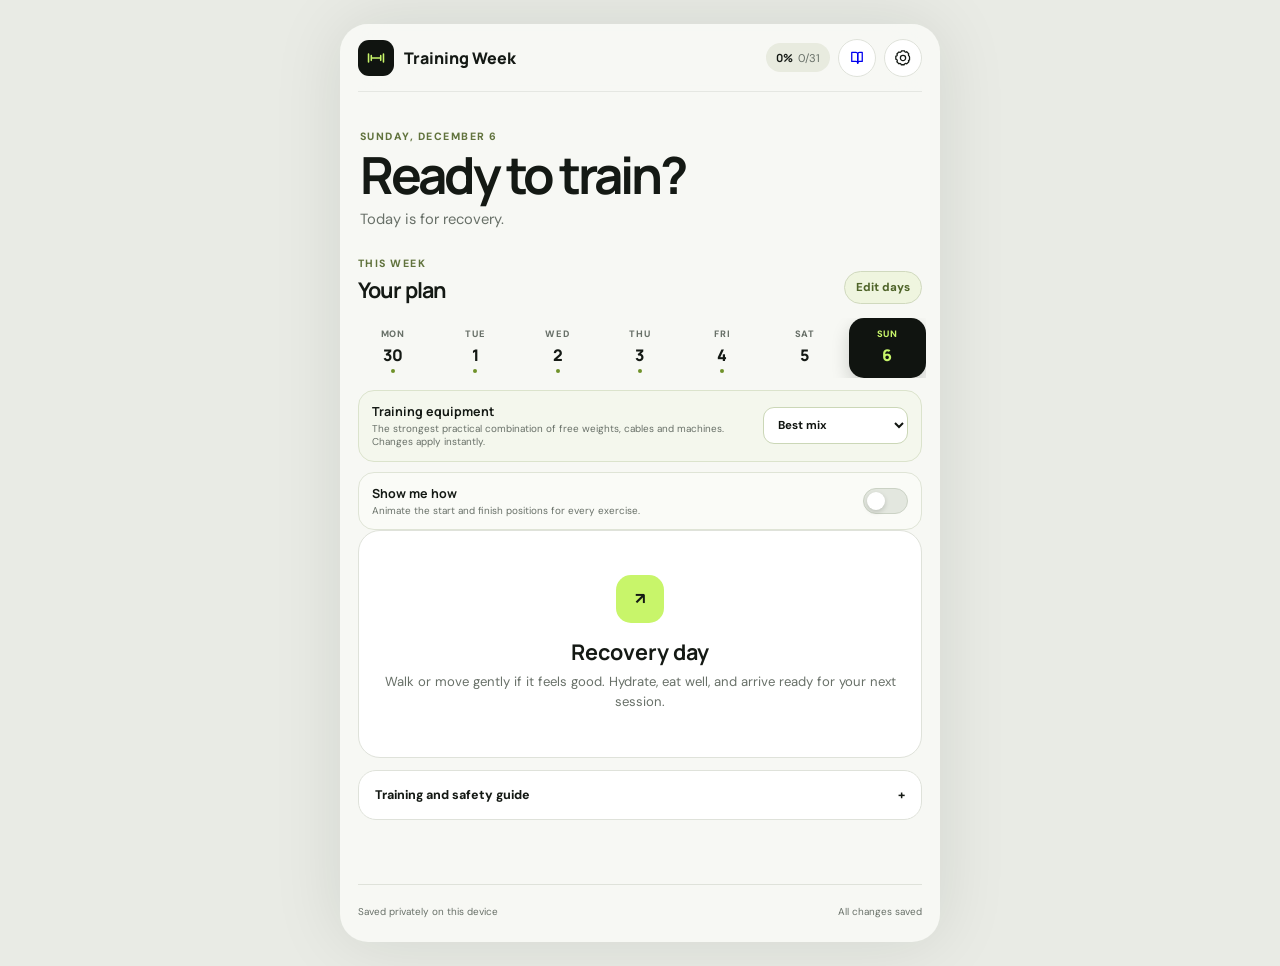
==== commit f2bf27bf: "Add opt-in motion guides for every exercise" ====
--- a/index.html
+++ b/index.html
@@ -11,7 +11,7 @@
     <link rel="preconnect" href="https://fonts.googleapis.com" />
     <link rel="preconnect" href="https://fonts.gstatic.com" crossorigin />
     <link href="https://fonts.googleapis.com/css2?family=DM+Sans:wght@400;500;600;700&amp;family=Manrope:wght@600;700;800&amp;display=swap" rel="stylesheet" />
-    <link rel="stylesheet" href="./styles.css?v=16" />
+    <link rel="stylesheet" href="./styles.css?v=18" />
   </head>
   <body>
     <div class="app-shell">
@@ -64,6 +64,14 @@
               <option value="barbell">Barbells only</option>
               <option value="best">Best mix</option>
             </select>
+          </label>
+          <label class="motion-switcher" for="showMotionGuides">
+            <span>
+              <strong>Show me how</strong>
+              <small>Animate the start and finish positions for every exercise.</small>
+            </span>
+            <input id="showMotionGuides" type="checkbox" />
+            <span class="toggle-track" aria-hidden="true"><span></span></span>
           </label>
         </section>
 
@@ -231,6 +239,7 @@
       <p class="visual-dialog-note">Use this as a movement reference. Follow the written tempo and use a comfortable, controlled range.</p>
     </dialog>
 
-    <script src="./app.js?v=16" defer></script>
+    <script src="./motion-guides.js?v=1" defer></script>
+    <script src="./app.js?v=18" defer></script>
   </body>
 </html>
--- a/styles.css
+++ b/styles.css
@@ -80,6 +80,16 @@
 .equipment-switcher strong { font-family: "Manrope", sans-serif; font-size: .78rem; }
 .equipment-switcher small { color: var(--muted); font-size: .62rem; line-height: 1.35; }
 .equipment-switcher select { flex: 0 0 auto; max-width: 145px; padding: 9px 30px 9px 10px; border: 1px solid #cbd7b7; border-radius: 11px; color: var(--dark); background-color: white; font: 700 .72rem "DM Sans", sans-serif; }
+.motion-switcher { position: relative; display: flex; gap: 14px; align-items: center; justify-content: space-between; margin-top: -8px; padding: 12px 13px; border: 1px solid #dfe4d6; border-radius: 16px; background: #fafbf7; cursor: pointer; }
+.motion-switcher > span:first-child { display: grid; gap: 2px; min-width: 0; }
+.motion-switcher strong { font-family: "Manrope", sans-serif; font-size: .78rem; }
+.motion-switcher small { color: var(--muted); font-size: .62rem; line-height: 1.35; }
+.motion-switcher input { position: absolute; width: 1px; height: 1px; opacity: 0; }
+.toggle-track { position: relative; flex: 0 0 45px; width: 45px; height: 26px; border: 1px solid #cbd2c5; border-radius: 999px; background: #e3e7df; transition: background .18s ease, border-color .18s ease; }
+.toggle-track span { position: absolute; top: 3px; left: 3px; width: 18px; height: 18px; border-radius: 50%; background: white; box-shadow: 0 2px 5px rgba(16,20,16,.18); transition: transform .18s ease; }
+.motion-switcher input:checked + .toggle-track { border-color: #738e3d; background: #8bab4b; }
+.motion-switcher input:checked + .toggle-track span { transform: translateX(19px); }
+.motion-switcher input:focus-visible + .toggle-track { outline: 3px solid rgba(126,155,68,.38); outline-offset: 3px; }
 
 .workout-hero { margin-bottom: 14px; padding: 24px; border-radius: 24px; color: white; background: radial-gradient(circle at 95% 0, #354128, transparent 44%), var(--dark); box-shadow: 0 18px 35px rgba(16, 20, 16, .16); }
 .workout-hero-top, .workout-hero-footer { display: flex; align-items: center; justify-content: space-between; }
@@ -132,8 +142,15 @@
 .muscle-map { width: 82px; background: #171a17; }
 .muscle-map img { width: 100%; height: 100%; object-fit: contain; opacity: .72; }
 .muscle-marker { position: absolute; width: 10px; height: 10px; border: 2px solid rgba(255,255,255,.85); border-radius: 50%; background: var(--accent); box-shadow: 0 0 0 5px rgba(200,245,106,.22); transform: translate(-50%, -50%); }
-.visual-label { position: absolute; right: 6px; bottom: 6px; padding: 3px 6px; border-radius: 999px; color: white; background: rgba(16,20,16,.78); font-size: .5rem; font-weight: 800; letter-spacing: .06em; text-transform: uppercase; backdrop-filter: blur(4px); }
-.expand-visual-hint { position: absolute; top: 6px; right: 6px; display: grid; width: 24px; height: 24px; place-items: center; border: 1px solid rgba(255,255,255,.35); border-radius: 50%; color: white; background: rgba(16,20,16,.76); font-size: .7rem; font-weight: 800; line-height: 1; backdrop-filter: blur(4px); }
+.visual-label { position: absolute; z-index: 2; right: 6px; bottom: 6px; padding: 3px 6px; border-radius: 999px; color: white; background: rgba(16,20,16,.78); font-size: .5rem; font-weight: 800; letter-spacing: .06em; text-transform: uppercase; backdrop-filter: blur(4px); }
+.expand-visual-hint { position: absolute; z-index: 2; top: 6px; right: 6px; display: grid; width: 24px; height: 24px; place-items: center; border: 1px solid rgba(255,255,255,.35); border-radius: 50%; color: white; background: rgba(16,20,16,.76); font-size: .7rem; font-weight: 800; line-height: 1; backdrop-filter: blur(4px); }
+.motion-guide-layer { position: absolute; z-index: 1; inset: 0; background: #202420; pointer-events: none; }
+.motion-guide-frame { position: absolute; inset: 0; background-position: center; background-repeat: no-repeat; background-size: contain; }
+.motion-guide-finish { opacity: 0; animation: motion-guide-frames 3.2s steps(1, end) infinite; }
+@keyframes motion-guide-frames {
+  0%, 49.99%, 100% { opacity: 0; }
+  50%, 99.99% { opacity: 1; }
+}
 .is-animated-guide { animation: exercise-motion-guide 3.2s linear infinite; }
 @keyframes exercise-motion-guide {
   0%, 49.99%, 100% { background-position: 0% 50%; }
@@ -247,7 +264,7 @@
 .visual-dialog-copy { padding: 3px 48px 14px 2px; }
 .visual-dialog-copy .eyebrow { color: var(--accent); }
 .visual-dialog-copy h2 { margin: 0; color: white; font-size: clamp(1.2rem, 6vw, 1.75rem); letter-spacing: -.04em; }
-.expanded-visual { width: 100%; min-height: 190px; max-height: calc(100dvh - 190px); border: 1px solid rgba(255,255,255,.13); border-radius: 17px; background-color: #252925; background-repeat: no-repeat; box-shadow: 0 16px 40px rgba(0,0,0,.28); }
+.expanded-visual { position: relative; width: 100%; min-height: 190px; max-height: calc(100dvh - 190px); border: 1px solid rgba(255,255,255,.13); border-radius: 17px; background-color: #252925; background-repeat: no-repeat; box-shadow: 0 16px 40px rgba(0,0,0,.28); overflow: hidden; }
 .visual-dialog-note { margin: 13px 3px 1px; color: #bbc3bb; font-size: .72rem; line-height: 1.5; }
 
 @media (min-width: 601px) {
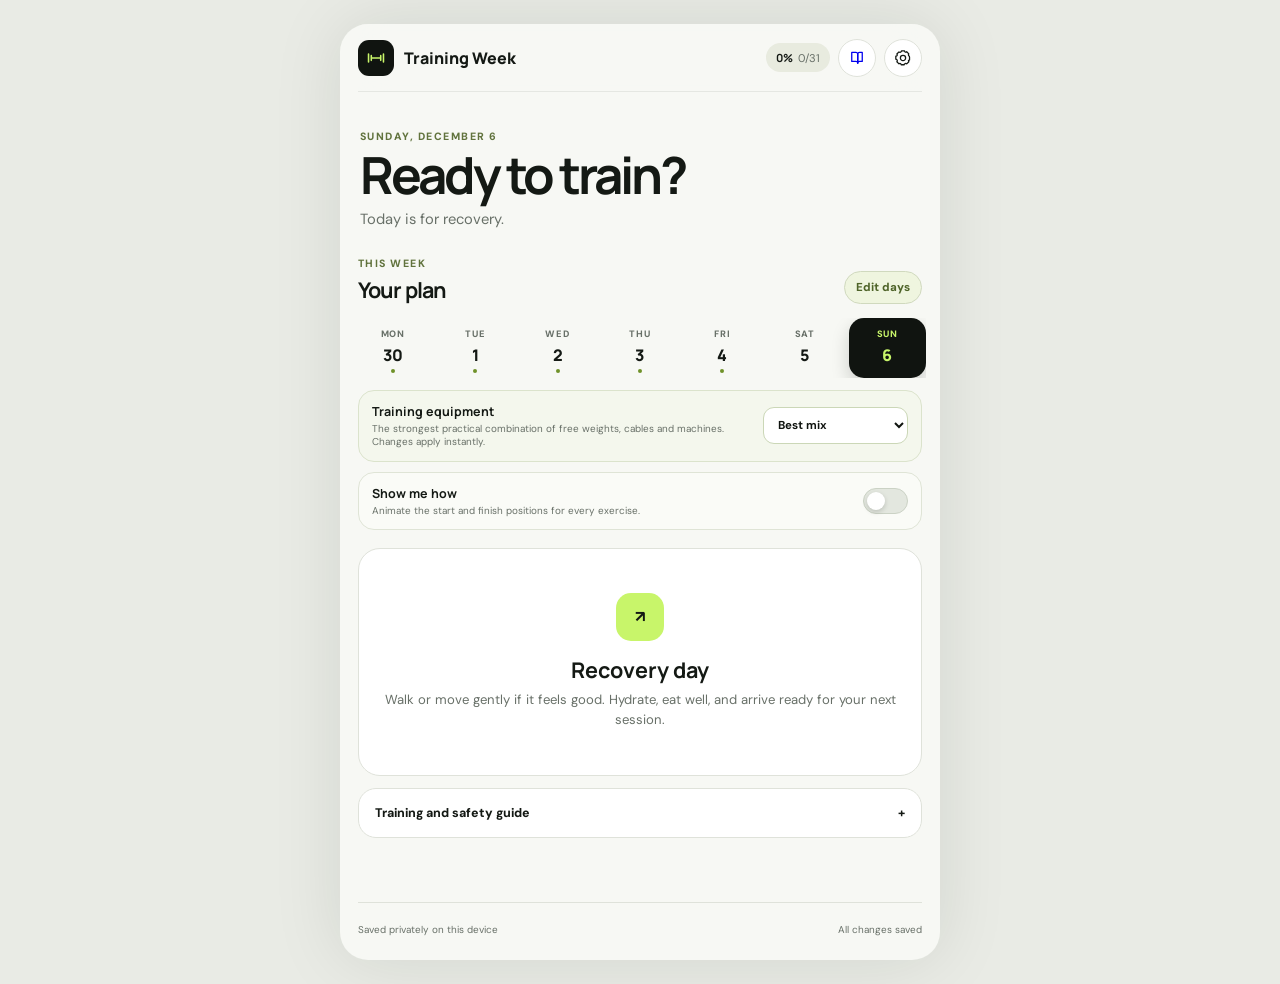
==== commit 9dc5861f: "Add spacing below motion guide setting" ====
--- a/index.html
+++ b/index.html
@@ -11,7 +11,7 @@
     <link rel="preconnect" href="https://fonts.googleapis.com" />
     <link rel="preconnect" href="https://fonts.gstatic.com" crossorigin />
     <link href="https://fonts.googleapis.com/css2?family=DM+Sans:wght@400;500;600;700&amp;family=Manrope:wght@600;700;800&amp;display=swap" rel="stylesheet" />
-    <link rel="stylesheet" href="./styles.css?v=18" />
+    <link rel="stylesheet" href="./styles.css?v=20" />
   </head>
   <body>
     <div class="app-shell">
@@ -107,6 +107,7 @@
               <div><p class="eyebrow">Main session</p><h2 id="exerciseHeading">Exercises</h2></div>
             </div>
             <p class="tempo-key"><strong>Tempo:</strong> lowering · pause · lifting · pause</p>
+            <p class="safety-scale-note"><strong>Injury risk:</strong> Relative technical, loading and stability demand—not a prediction of your personal risk. Supported machines usually rate below equivalent free-path movements.</p>
             <div class="exercise-list" id="exerciseList"></div>
           </section>
 
@@ -136,7 +137,9 @@
             <p><strong>Equipment mode:</strong> Use the Training equipment selector below the days. The workout, movement image and alternatives update together immediately.</p>
             <p><strong>Alternatives:</strong> Use each listed option as a replacement, not an extra exercise. Adding every similar variation creates duplicate volume without adding a new movement pattern.</p>
             <p><strong>Growth and definition:</strong> Progressive training and adequate protein build or retain muscle. How visibly “toned” it looks also depends on body-fat level; no single exercise can spot-reduce fat.</p>
-            <p><strong>Safety:</strong> Stop for sharp or increasing pain, dizziness, chest discomfort, or feeling unwell. Ask a qualified professional when unsure.</p>
+            <p><strong>Risk tags:</strong> Low, Moderate and High compare stability, technical demand and typical loading. A supported machine usually rates below an equivalent cable, dumbbell or barbell movement, but load, range, fatigue, setup and technique still matter.</p>
+            <p><strong>If pain starts:</strong> Stop the set and do not test sharp or increasing pain with more weight. Follow the exercise’s injury guide and ask a qualified clinician when symptoms are severe, worsening or not improving.</p>
+            <p><strong>Emergency signs:</strong> Get urgent help for deformity, numbness or tingling, a cold/discolored limb, inability to use or bear weight, or back pain with new groin numbness, bladder/bowel changes, or weakness in both legs.</p>
           </div>
         </details>
       </main>
@@ -207,6 +210,18 @@
           </div>
           <div class="train-tempo"><span>Tempo</span><strong id="trainTempo">Controlled</strong></div>
 
+          <details class="train-safety-guide">
+            <summary>
+              <span>Injury safety</span>
+              <span class="risk-badge" id="trainRiskBadge">Moderate risk</span>
+            </summary>
+            <div class="safety-guide-body">
+              <p><strong>Avoid injury</strong><span id="trainSafetyPrevent"></span></p>
+              <p><strong>Common problem</strong><span id="trainSafetyCommon"></span></p>
+              <p><strong>If it happens</strong><span id="trainSafetyAction"></span></p>
+            </div>
+          </details>
+
           <div class="train-actions">
             <div class="train-navigation">
               <button class="train-previous" id="trainPreviousButton" type="button">← Previous</button>
@@ -239,7 +254,8 @@
       <p class="visual-dialog-note">Use this as a movement reference. Follow the written tempo and use a comfortable, controlled range.</p>
     </dialog>
 
-    <script src="./motion-guides.js?v=1" defer></script>
-    <script src="./app.js?v=18" defer></script>
+    <script src="./safety-guidance.js?v=2" defer></script>
+    <script src="./motion-guides.js?v=2" defer></script>
+    <script src="./app.js?v=19" defer></script>
   </body>
 </html>
--- a/styles.css
+++ b/styles.css
@@ -80,7 +80,7 @@
 .equipment-switcher strong { font-family: "Manrope", sans-serif; font-size: .78rem; }
 .equipment-switcher small { color: var(--muted); font-size: .62rem; line-height: 1.35; }
 .equipment-switcher select { flex: 0 0 auto; max-width: 145px; padding: 9px 30px 9px 10px; border: 1px solid #cbd7b7; border-radius: 11px; color: var(--dark); background-color: white; font: 700 .72rem "DM Sans", sans-serif; }
-.motion-switcher { position: relative; display: flex; gap: 14px; align-items: center; justify-content: space-between; margin-top: -8px; padding: 12px 13px; border: 1px solid #dfe4d6; border-radius: 16px; background: #fafbf7; cursor: pointer; }
+.motion-switcher { position: relative; display: flex; gap: 14px; align-items: center; justify-content: space-between; margin: -8px 0 18px; padding: 12px 13px; border: 1px solid #dfe4d6; border-radius: 16px; background: #fafbf7; cursor: pointer; }
 .motion-switcher > span:first-child { display: grid; gap: 2px; min-width: 0; }
 .motion-switcher strong { font-family: "Manrope", sans-serif; font-size: .78rem; }
 .motion-switcher small { color: var(--muted); font-size: .62rem; line-height: 1.35; }
@@ -119,6 +119,7 @@
 .content-title { display: flex; align-items: center; margin-bottom: 5px; }
 .content-title .eyebrow { margin-bottom: 1px; }
 .tempo-key { margin: 0 0 14px 47px; color: var(--muted); font-size: .66rem; }
+.safety-scale-note { margin: -6px 0 14px 47px; padding: 8px 10px; border-left: 3px solid #d6a742; color: #74613a; background: #fff8e9; font-size: .61rem; line-height: 1.45; }
 .exercise-list { display: grid; gap: 11px; }
 .exercise-card { position: relative; padding: 15px; border: 1px solid var(--line); border-radius: 20px; background: var(--surface); transition: opacity .15s ease, transform .15s ease; overflow: hidden; }
 .exercise-card.is-primary { border-color: #bddc7c; box-shadow: inset 3px 0 0 var(--accent-dark); }
@@ -131,6 +132,10 @@
 .exercise-card.is-complete .completion-toggle::after { content: "✓"; font-weight: 800; }
 .exercise-role { display: inline-block; margin-bottom: 4px; padding: 3px 6px; border-radius: 999px; color: #334315; background: var(--accent); font-size: .5rem; font-weight: 900; letter-spacing: .09em; text-transform: uppercase; }
 .exercise-tool { display: inline-block; margin: 0 0 4px 5px; padding: 3px 6px; border-radius: 999px; color: #5d665d; background: #edf0e9; font-size: .5rem; font-weight: 800; letter-spacing: .06em; text-transform: uppercase; }
+.risk-badge { display: inline-flex; align-items: center; margin: 0 0 4px 5px; padding: 3px 7px; border: 1px solid transparent; border-radius: 999px; font-size: .49rem; font-weight: 900; letter-spacing: .06em; text-transform: uppercase; white-space: nowrap; }
+.risk-low { border-color: #b9ddc2; color: #25613a; background: #e9f7ed; }
+.risk-moderate { border-color: #ead09a; color: #77541a; background: #fff5dd; }
+.risk-high { border-color: #e5aaa4; color: #8c3027; background: #fce9e7; }
 .exercise-name { margin: 2px 0 5px; font-size: .96rem; letter-spacing: -.02em; line-height: 1.25; }
 .target-copy { margin: 0; color: var(--muted); font-size: .66rem; line-height: 1.4; }
 .target-copy strong { color: #50622c; }
@@ -163,6 +168,15 @@
 .tempo-row { display: flex; align-items: center; justify-content: space-between; margin-top: 5px; padding: 9px 10px; border: 1px solid #e1e5d8; border-radius: 10px; background: #f8faF4; }
 .tempo-row span { display: inline; margin: 0; }
 .tempo-row strong { font-family: "Manrope", sans-serif; font-size: .77rem; letter-spacing: .05em; }
+.exercise-safety-guide { margin-top: 8px; border: 1px solid #eadbbd; border-radius: 11px; background: #fffbf2; overflow: hidden; }
+.exercise-safety-guide summary { display: grid; grid-template-columns: 22px minmax(0,1fr) auto; gap: 7px; align-items: center; min-height: 39px; padding: 8px 10px; color: #654e20; cursor: pointer; font-size: .65rem; font-weight: 900; list-style: none; }
+.exercise-safety-guide summary::-webkit-details-marker { display: none; }
+.safety-shield { display: grid; width: 21px; height: 21px; place-items: center; border-radius: 7px; color: #77541a; background: #f5dfad; font-size: .75rem; }
+.safety-chevron { color: #947b4a; transition: transform .18s ease; }
+.exercise-safety-guide[open] .safety-chevron, .train-safety-guide[open] .safety-chevron { transform: rotate(180deg); }
+.safety-guide-body { display: grid; gap: 8px; padding: 10px; border-top: 1px solid #efe1c5; }
+.safety-guide-body p { display: grid; gap: 2px; margin: 0; color: #615b50; font-size: .62rem; line-height: 1.45; }
+.safety-guide-body strong { color: #604819; font-size: .52rem; letter-spacing: .07em; text-transform: uppercase; }
 .alternatives-button { display: grid; grid-template-columns: auto auto 1fr; gap: 7px; align-items: center; width: 100%; margin-top: 8px; padding: 9px 10px; border: 1px solid #d8e1c6; border-radius: 10px; color: #425823; background: #f4f7ed; cursor: pointer; text-align: left; font-size: .66rem; font-weight: 800; }
 .machine-first { padding: 3px 6px; border-radius: 999px; color: #53682e; background: #e5efce; font-size: .5rem; letter-spacing: .06em; text-transform: uppercase; }
 .alternatives-chevron { justify-self: end; color: var(--muted); transition: transform .18s ease; }
@@ -174,8 +188,9 @@
 .alternative-option { display: grid; grid-template-columns: 72px minmax(0, 1fr); gap: 9px; align-items: center; min-height: 52px; padding: 5px; border: 1px solid #e1e6d8; border-radius: 9px; background: white; }
 .alternative-visual { position: relative; width: 72px; height: 46px; border-radius: 7px; background-color: #eeece5; background-repeat: no-repeat; cursor: zoom-in; overflow: hidden; }
 .alternative-visual .expand-visual-hint { top: 4px; right: 4px; width: 19px; height: 19px; font-size: .56rem; }
-.alternative-option strong { display: block; color: var(--ink); font-family: "Manrope", sans-serif; font-size: .68rem; line-height: 1.25; }
+.alternative-option > div > strong { display: block; color: var(--ink); font-family: "Manrope", sans-serif; font-size: .68rem; line-height: 1.25; }
 .alternative-profile { display: block; margin-bottom: 2px; color: #61733d; font-size: .5rem; font-weight: 900; letter-spacing: .08em; text-transform: uppercase; }
+.alternative-option .risk-badge { margin: 4px 0 0; }
 .coach-note { margin: 10px 0 0; padding-top: 9px; border-top: 1px solid #e4e8db; }
 .coach-note strong { display: block; margin-bottom: 2px; color: #425823; font-size: .55rem; letter-spacing: .08em; text-transform: uppercase; }
 
@@ -246,6 +261,13 @@
 .train-tempo { display: flex; align-items: center; justify-content: space-between; margin-top: 7px; }
 .train-tempo span { margin: 0; }
 .train-tempo strong { font-size: .8rem; text-align: right; }
+.train-safety-guide { margin-top: 9px; border: 1px solid rgba(234,208,154,.28); border-radius: 14px; background: rgba(255,245,221,.06); overflow: hidden; }
+.train-safety-guide summary { display: flex; gap: 9px; align-items: center; justify-content: space-between; min-height: 45px; padding: 10px 12px; color: #f4e5c4; cursor: pointer; font-size: .66rem; font-weight: 900; letter-spacing: .04em; list-style: none; text-transform: uppercase; }
+.train-safety-guide summary::-webkit-details-marker { display: none; }
+.train-safety-guide .risk-badge { margin: 0; }
+.train-safety-guide .safety-guide-body { border-top-color: rgba(234,208,154,.18); background: rgba(0,0,0,.12); }
+.train-safety-guide .safety-guide-body p { color: #bec4bc; }
+.train-safety-guide .safety-guide-body strong { color: #f0d598; }
 .train-actions { display: grid; gap: 9px; margin-top: auto; padding-top: 24px; }
 .train-navigation { display: grid; grid-template-columns: minmax(102px, .42fr) minmax(0, 1fr); gap: 8px; }
 .train-done, .train-exit, .train-previous { width: 100%; min-height: 52px; border-radius: 15px; cursor: pointer; font: 800 .78rem "DM Sans", sans-serif; }
